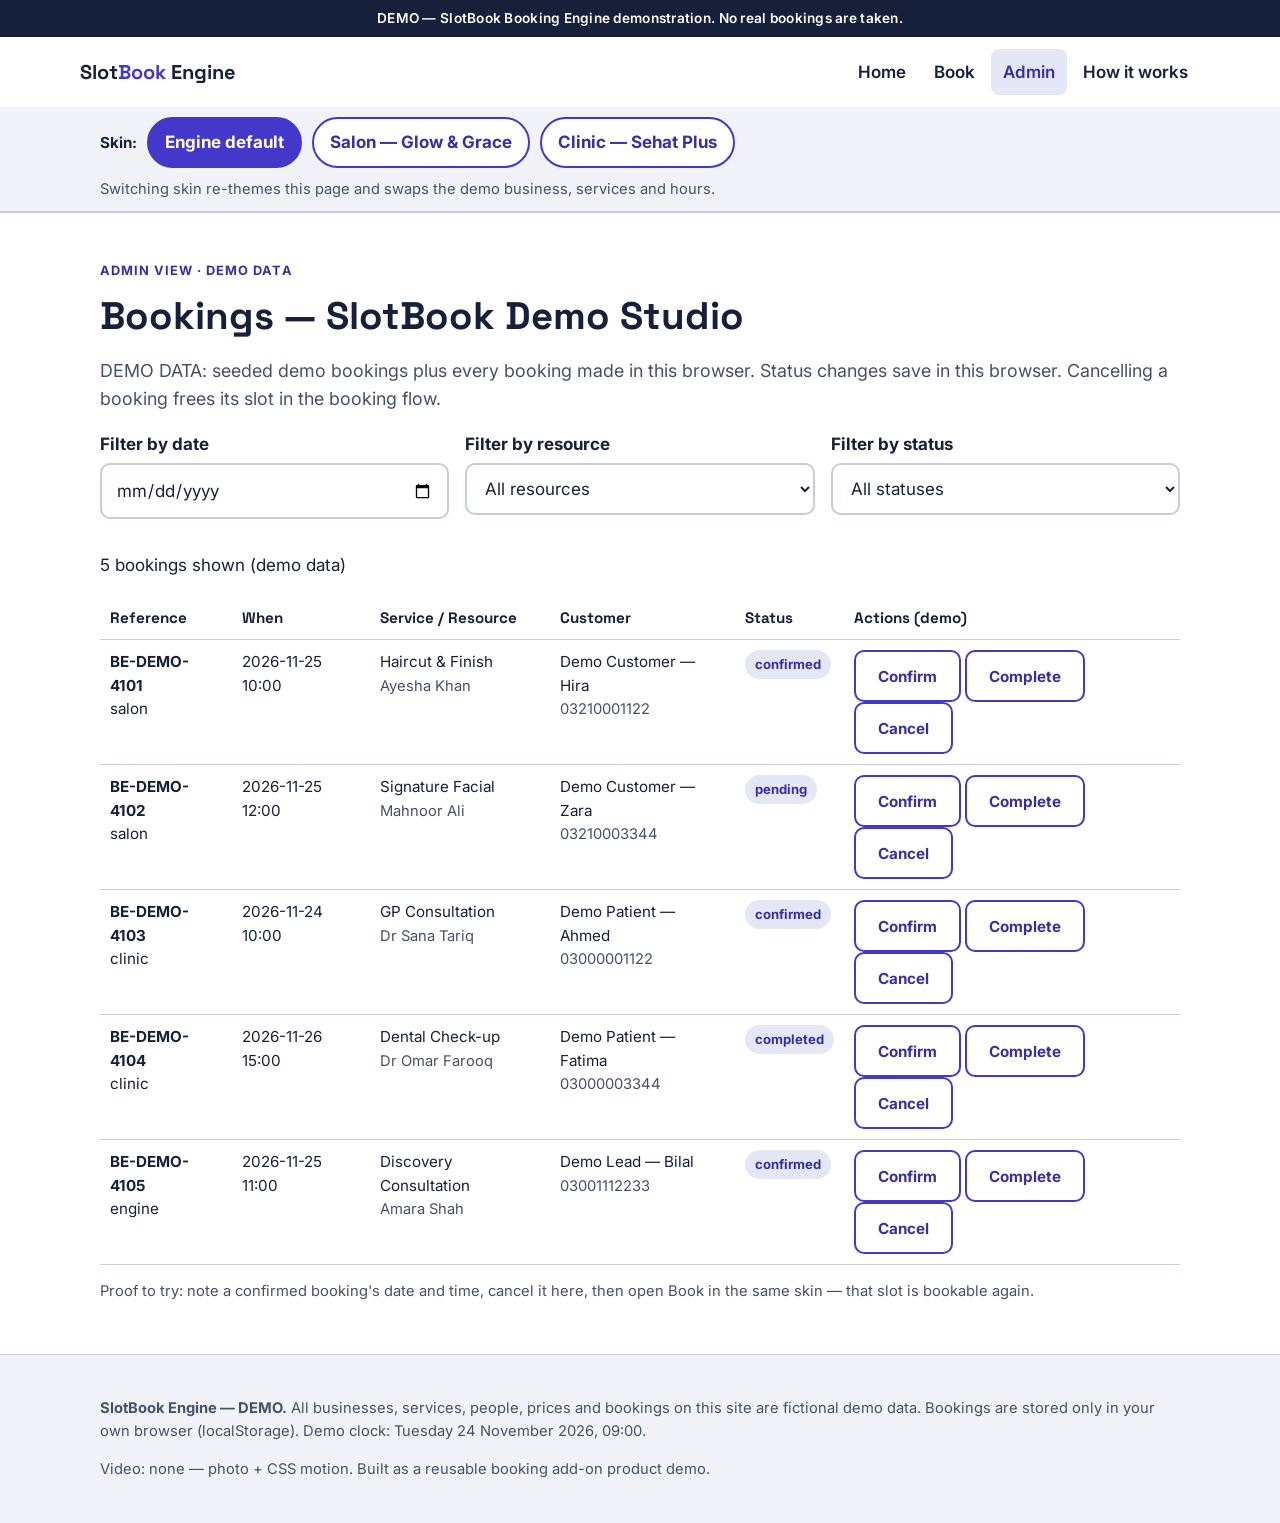
==== admin.html @ ad7d63d3 "SlotBook Booking Engine demo — Queue #7: config-driven booking engine, 3 skins, admin view (135-test" ====
<!DOCTYPE html><html lang="en" data-skin="engine"><head><meta charset="utf-8"><meta name="viewport" content="width=device-width,initial-scale=1"><title>Admin — SlotBook Engine Demo (Demo Data)</title><meta name="description" content="Demo admin view for the SlotBook booking engine: filter bookings and change status. All data is demo data."><link rel="preconnect" href="https://fonts.googleapis.com"><link href="https://fonts.googleapis.com/css2?family=Inter:wght@400;600;700&family=Space+Grotesk:wght@600;700&display=swap" rel="stylesheet"><link rel="stylesheet" href="css/style.css"><link rel="icon" href="assets/favicon.svg"></head><body><a class="skip-link" href="#main">Skip to content</a><div class="ribbon">DEMO — SlotBook Booking Engine demonstration. No real bookings are taken.</div><header class="site"><div class="wrap head-in"><a class="logo" href="index.html">Slot<span>Book</span> Engine</a><nav class="main" aria-label="Main"><a href="index.html">Home</a><a href="book.html">Book</a><a href="admin.html" aria-current="page">Admin</a><a href="docs.html">How it works</a></nav></div><div class="skinbar"><div class="wrap skinbar-in"><strong>Skin:</strong><button class="skin-btn" data-skin-btn="engine" aria-pressed="true">Engine default</button><button class="skin-btn" data-skin-btn="salon" aria-pressed="false">Salon — Glow &amp; Grace</button><button class="skin-btn" data-skin-btn="clinic" aria-pressed="false">Clinic — Sehat Plus</button><span class="hint">Switching skin re-themes this page and swaps the demo business, services and hours.</span></div></div></header><main id="main">
<section><div class="wrap"><p class="eyebrow">Admin view · Demo data</p><h1>Bookings — <span data-biz-name>SlotBook Demo Studio</span></h1><p class="lead">DEMO DATA: seeded demo bookings plus every booking made in this browser. Status changes save in this browser. Cancelling a booking frees its slot in the booking flow.</p>
<div class="grid c3"><div class="field"><label for="f-date">Filter by date</label><input type="date" id="f-date" data-f-date></div><div class="field"><label for="f-resource">Filter by resource</label><select id="f-resource" data-f-resource><option value="">All resources</option></select></div><div class="field"><label for="f-status">Filter by status</label><select id="f-status" data-f-status><option value="">All statuses</option><option value="pending">Pending</option><option value="confirmed">Confirmed</option><option value="completed">Completed</option><option value="cancelled">Cancelled</option></select></div></div>
<p aria-live="polite" data-admin-count></p><div style="overflow-x:auto"><table><thead><tr><th>Reference</th><th>When</th><th>Service / Resource</th><th>Customer</th><th>Status</th><th>Actions (demo)</th></tr></thead><tbody data-admin-rows></tbody></table></div>
<p class="hint">Proof to try: note a confirmed booking's date and time, cancel it here, then open Book in the same skin — that slot is bookable again.</p></div></section>
</main><footer><div class="wrap"><p><strong>SlotBook Engine — DEMO.</strong> All businesses, services, people, prices and bookings on this site are fictional demo data. Bookings are stored only in your own browser (localStorage). Demo clock: Tuesday 24 November 2026, 09:00.</p><p>Video: none — photo + CSS motion. Built as a reusable booking add-on product demo.</p></div></footer><script src="js/logic.js"></script><script src="js/app.js"></script><script src="js/admin.js"></script></body></html>
---- css/style.css ----
:root,html[data-skin="engine"]{--bg:#FFF;--surface:#F1F3F8;--tint:#E4E7F5;--line:#C6CBDE;--ink:#17203A;--muted:#475069;--accent:#4338CA;--accent-dark:#3730A3;--on-accent:#FFF}
html[data-skin="salon"]{--bg:#FFF9F7;--surface:#FBEFF3;--tint:#F6DCE6;--line:#DFB9C8;--ink:#2B1A20;--muted:#5C4450;--accent:#9D174D;--accent-dark:#831843;--on-accent:#FFF}
html[data-skin="clinic"]{--bg:#FFF;--surface:#EDF6F4;--tint:#D3EAE5;--line:#A9CCC5;--ink:#12312E;--muted:#3F5B57;--accent:#0F766E;--accent-dark:#115E59;--on-accent:#FFF}
*{box-sizing:border-box}html{scroll-behavior:smooth}body{margin:0;font-family:'Inter',system-ui,sans-serif;background:var(--bg);color:var(--ink);font-size:17px;line-height:1.55}
h1,h2,h3{font-family:'Space Grotesk',sans-serif;line-height:1.15;margin:0 0 .5em}h1{font-size:2.4rem}h2{font-size:1.7rem}h3{font-size:1.15rem}
a{color:var(--accent-dark)}img{max-width:100%;display:block}
.wrap{max-width:1120px;margin:0 auto;padding:0 20px}.skip-link{position:absolute;left:-999px;top:0;background:var(--ink);color:#fff;padding:10px 16px;z-index:99}.skip-link:focus{left:8px;top:8px}
:focus-visible{outline:3px solid var(--accent);outline-offset:2px}
.ribbon{background:var(--ink);color:#fff;text-align:center;font-size:.85rem;padding:8px 12px;font-weight:600;letter-spacing:.02em}
header.site{border-bottom:1px solid var(--line);background:var(--bg);position:sticky;top:0;z-index:20}
.head-in{display:flex;flex-wrap:wrap;gap:12px;align-items:center;justify-content:space-between;padding:12px 0}
.logo{font-family:'Space Grotesk';font-weight:700;font-size:1.25rem;color:var(--ink);text-decoration:none}.logo span{color:var(--accent)}
nav.main{display:flex;gap:4px;flex-wrap:wrap}nav.main a{padding:10px 12px;min-height:44px;display:inline-flex;align-items:center;color:var(--ink);text-decoration:none;border-radius:8px;font-weight:600}nav.main a[aria-current]{background:var(--tint);color:var(--accent-dark)}
.skinbar{background:var(--surface);border-bottom:1px solid var(--line);padding:10px 0}.skinbar-in{display:flex;flex-wrap:wrap;gap:10px;align-items:center}.skinbar strong{font-size:.95rem}
.skin-btn{min-height:44px;padding:10px 16px;border:2px solid var(--accent);background:var(--bg);color:var(--accent-dark);border-radius:999px;font:inherit;font-weight:700;cursor:pointer}.skin-btn[aria-pressed="true"]{background:var(--accent);color:var(--on-accent)}
.btn{display:inline-flex;align-items:center;justify-content:center;min-height:52px;padding:12px 22px;background:var(--accent);color:var(--on-accent);border:2px solid var(--accent);border-radius:10px;font:inherit;font-weight:700;text-decoration:none;cursor:pointer}.btn.secondary{background:var(--bg);color:var(--accent-dark)}.btn:disabled{opacity:.55;cursor:not-allowed}
.hero{padding:44px 0}.hero-grid{display:grid;grid-template-columns:1.05fr .95fr;gap:28px;align-items:center}.hero-grid>*{min-width:0}.hero img{border-radius:16px;width:100%;height:340px;object-fit:cover}
.eyebrow{color:var(--accent-dark);font-weight:700;text-transform:uppercase;letter-spacing:.08em;font-size:.8rem}.lead{font-size:1.12rem;color:var(--muted)}
.grid{display:grid;gap:16px}.grid.c3{grid-template-columns:repeat(3,1fr)}.grid.c2{grid-template-columns:repeat(2,1fr)}.grid>*{min-width:0}
.card{background:var(--bg);border:1px solid var(--line);border-radius:14px;padding:20px}.card img{border-radius:10px;height:200px;width:100%;object-fit:cover;margin-bottom:12px}
.pill{display:inline-block;background:var(--tint);color:var(--accent-dark);font-weight:700;font-size:.82rem;padding:4px 10px;border-radius:999px}
section{padding:36px 0}.band{background:var(--surface)}
table{width:100%;border-collapse:collapse;font-size:.95rem}th,td{text-align:left;padding:10px;border-bottom:1px solid var(--line);vertical-align:top}th{font-family:'Space Grotesk'}
.field{margin-bottom:16px}.field label{display:block;font-weight:700;margin-bottom:6px}
.field input,.field select,.field textarea{width:100%;min-height:52px;padding:12px 14px;font-size:16px;font:inherit;border:2px solid var(--line);border-radius:10px;background:var(--bg);color:var(--ink)}
.field textarea{min-height:96px}.err{color:#B3261E;font-size:.92rem;min-height:1.2em;font-weight:600}.hint{color:var(--muted);font-size:.92rem}
.pick{display:block;border:2px solid var(--line);border-radius:12px;padding:16px;cursor:pointer;background:var(--bg)}.pick:has(input:checked){border-color:var(--accent);background:var(--surface)}.pick:focus-within{outline:3px solid var(--accent);outline-offset:2px}.pick input{position:absolute;opacity:0;width:1px;height:1px}.pick strong{display:block;font-size:1.05rem}
.slots{display:grid;grid-template-columns:repeat(auto-fill,minmax(118px,1fr));gap:10px}.slot{min-height:52px;padding:10px 6px;border:2px solid var(--accent);border-radius:10px;background:var(--bg);color:var(--accent-dark);font:inherit;font-weight:700;cursor:pointer}.slot[aria-pressed="true"]{background:var(--accent);color:var(--on-accent)}.slot:disabled{border-color:var(--line);color:var(--muted);background:var(--surface);cursor:not-allowed;text-decoration:line-through;font-weight:600}
.slot small{display:block;font-size:.7rem;text-decoration:none;font-weight:600}
.steps{display:flex;gap:8px;flex-wrap:wrap;margin-bottom:20px}.steps span{padding:8px 12px;border-radius:999px;background:var(--surface);font-weight:700;font-size:.9rem}.steps span.on{background:var(--accent);color:var(--on-accent)}
.step-panel{display:none}.step-panel.on{display:block}
footer{border-top:1px solid var(--line);padding:28px 0;color:var(--muted);font-size:.92rem;background:var(--surface)}
.kbd-note{background:var(--tint);border-radius:10px;padding:14px}
@media(max-width:820px){.hero-grid,.grid.c3,.grid.c2{grid-template-columns:1fr}h1{font-size:1.9rem}.hero img{height:240px}table{font-size:.88rem}}
@media(prefers-reduced-motion:reduce){html{scroll-behavior:auto}*{animation:none!important;transition:none!important}}
.fade{animation:fade .45s ease}@keyframes fade{from{opacity:.4}to{opacity:1}}@media(prefers-reduced-motion:reduce){.fade{animation:none}}
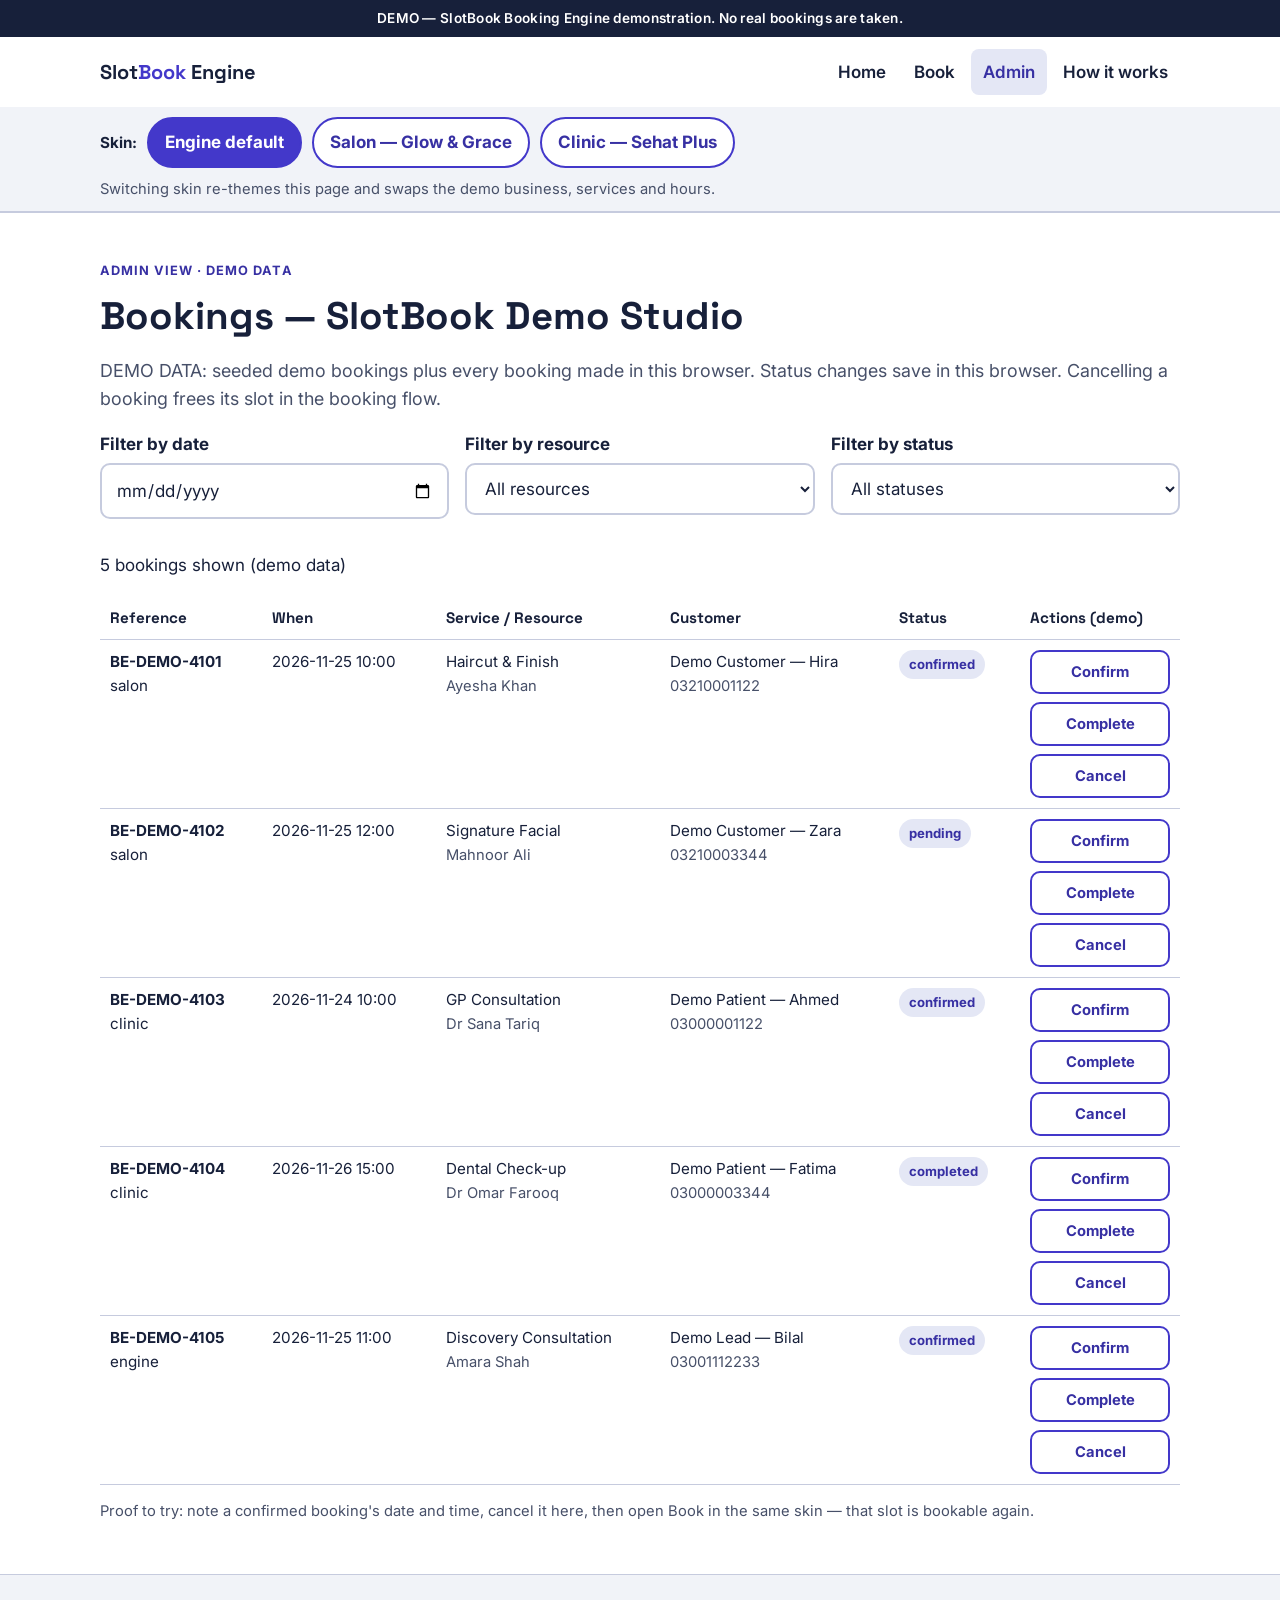
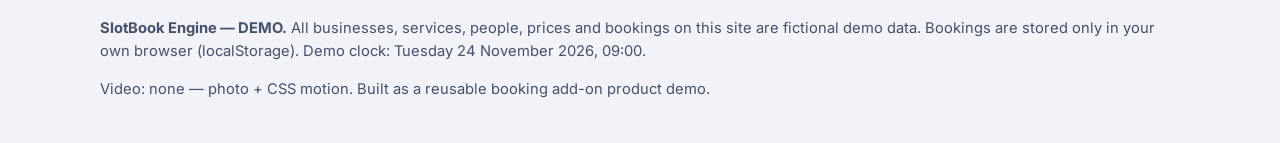
==== commit 9c36ed83: "Fix run: admin bookings become labelled cards on phone (status+actions in view), header padding rest" ====
--- a/admin.html
+++ b/admin.html
@@ -1,6 +1,6 @@
 <!DOCTYPE html><html lang="en" data-skin="engine"><head><meta charset="utf-8"><meta name="viewport" content="width=device-width,initial-scale=1"><title>Admin — SlotBook Engine Demo (Demo Data)</title><meta name="description" content="Demo admin view for the SlotBook booking engine: filter bookings and change status. All data is demo data."><link rel="preconnect" href="https://fonts.googleapis.com"><link href="https://fonts.googleapis.com/css2?family=Inter:wght@400;600;700&family=Space+Grotesk:wght@600;700&display=swap" rel="stylesheet"><link rel="stylesheet" href="css/style.css"><link rel="icon" href="assets/favicon.svg"></head><body><a class="skip-link" href="#main">Skip to content</a><div class="ribbon">DEMO — SlotBook Booking Engine demonstration. No real bookings are taken.</div><header class="site"><div class="wrap head-in"><a class="logo" href="index.html">Slot<span>Book</span> Engine</a><nav class="main" aria-label="Main"><a href="index.html">Home</a><a href="book.html">Book</a><a href="admin.html" aria-current="page">Admin</a><a href="docs.html">How it works</a></nav></div><div class="skinbar"><div class="wrap skinbar-in"><strong>Skin:</strong><button class="skin-btn" data-skin-btn="engine" aria-pressed="true">Engine default</button><button class="skin-btn" data-skin-btn="salon" aria-pressed="false">Salon — Glow &amp; Grace</button><button class="skin-btn" data-skin-btn="clinic" aria-pressed="false">Clinic — Sehat Plus</button><span class="hint">Switching skin re-themes this page and swaps the demo business, services and hours.</span></div></div></header><main id="main">
 <section><div class="wrap"><p class="eyebrow">Admin view · Demo data</p><h1>Bookings — <span data-biz-name>SlotBook Demo Studio</span></h1><p class="lead">DEMO DATA: seeded demo bookings plus every booking made in this browser. Status changes save in this browser. Cancelling a booking frees its slot in the booking flow.</p>
 <div class="grid c3"><div class="field"><label for="f-date">Filter by date</label><input type="date" id="f-date" data-f-date></div><div class="field"><label for="f-resource">Filter by resource</label><select id="f-resource" data-f-resource><option value="">All resources</option></select></div><div class="field"><label for="f-status">Filter by status</label><select id="f-status" data-f-status><option value="">All statuses</option><option value="pending">Pending</option><option value="confirmed">Confirmed</option><option value="completed">Completed</option><option value="cancelled">Cancelled</option></select></div></div>
-<p aria-live="polite" data-admin-count></p><div style="overflow-x:auto"><table><thead><tr><th>Reference</th><th>When</th><th>Service / Resource</th><th>Customer</th><th>Status</th><th>Actions (demo)</th></tr></thead><tbody data-admin-rows></tbody></table></div>
+<p aria-live="polite" data-admin-count></p><div class="table-scroll"><table class="bookings-table"><thead><tr><th>Reference</th><th>When</th><th>Service / Resource</th><th>Customer</th><th>Status</th><th>Actions (demo)</th></tr></thead><tbody data-admin-rows></tbody></table></div>
 <p class="hint">Proof to try: note a confirmed booking's date and time, cancel it here, then open Book in the same skin — that slot is bookable again.</p></div></section>
 </main><footer><div class="wrap"><p><strong>SlotBook Engine — DEMO.</strong> All businesses, services, people, prices and bookings on this site are fictional demo data. Bookings are stored only in your own browser (localStorage). Demo clock: Tuesday 24 November 2026, 09:00.</p><p>Video: none — photo + CSS motion. Built as a reusable booking add-on product demo.</p></div></footer><script src="js/logic.js"></script><script src="js/app.js"></script><script src="js/admin.js"></script></body></html>
--- a/css/style.css
+++ b/css/style.css
@@ -8,7 +8,7 @@
 :focus-visible{outline:3px solid var(--accent);outline-offset:2px}
 .ribbon{background:var(--ink);color:#fff;text-align:center;font-size:.85rem;padding:8px 12px;font-weight:600;letter-spacing:.02em}
 header.site{border-bottom:1px solid var(--line);background:var(--bg);position:sticky;top:0;z-index:20}
-.head-in{display:flex;flex-wrap:wrap;gap:12px;align-items:center;justify-content:space-between;padding:12px 0}
+.head-in{display:flex;flex-wrap:wrap;gap:12px;align-items:center;justify-content:space-between;padding-block:12px}
 .logo{font-family:'Space Grotesk';font-weight:700;font-size:1.25rem;color:var(--ink);text-decoration:none}.logo span{color:var(--accent)}
 nav.main{display:flex;gap:4px;flex-wrap:wrap}nav.main a{padding:10px 12px;min-height:44px;display:inline-flex;align-items:center;color:var(--ink);text-decoration:none;border-radius:8px;font-weight:600}nav.main a[aria-current]{background:var(--tint);color:var(--accent-dark)}
 .skinbar{background:var(--surface);border-bottom:1px solid var(--line);padding:10px 0}.skinbar-in{display:flex;flex-wrap:wrap;gap:10px;align-items:center}.skinbar strong{font-size:.95rem}
@@ -34,3 +34,22 @@
 @media(max-width:820px){.hero-grid,.grid.c3,.grid.c2{grid-template-columns:1fr}h1{font-size:1.9rem}.hero img{height:240px}table{font-size:.88rem}}
 @media(prefers-reduced-motion:reduce){html{scroll-behavior:auto}*{animation:none!important;transition:none!important}}
 .fade{animation:fade .45s ease}@keyframes fade{from{opacity:.4}to{opacity:1}}@media(prefers-reduced-motion:reduce){.fade{animation:none}}
+
+/* Fix run 2026-11-21: admin table treatment + small buttons */
+.btn.small{min-height:44px;padding:8px 14px;font-size:.92rem}
+.c-when{white-space:nowrap}
+.acts{display:flex;flex-direction:column;gap:8px;align-items:stretch}
+.table-scroll{overflow-x:auto}
+@media(max-width:640px){
+  .table-scroll{overflow-x:visible}
+  .bookings-table thead{display:none}
+  .bookings-table,.bookings-table tbody,.bookings-table tr,.bookings-table td{display:block;width:100%}
+  .bookings-table tr{border:1px solid var(--line);border-radius:12px;padding:12px 14px;margin-bottom:12px;background:var(--bg)}
+  .bookings-table td{border-bottom:none;padding:5px 0;display:flex;justify-content:space-between;align-items:center;gap:16px;text-align:right}
+  .bookings-table td::before{content:attr(data-th);font-family:'Space Grotesk';font-weight:700;text-align:left;color:var(--ink)}
+  .bookings-table td.c-acts{display:block;text-align:left}
+  .bookings-table td.c-acts::before{display:block;margin-bottom:8px}
+  .bookings-table .acts{flex-direction:row;flex-wrap:wrap}
+  .bookings-table td[colspan]{display:block;text-align:left}
+  .bookings-table td[colspan]::before{content:none}
+}
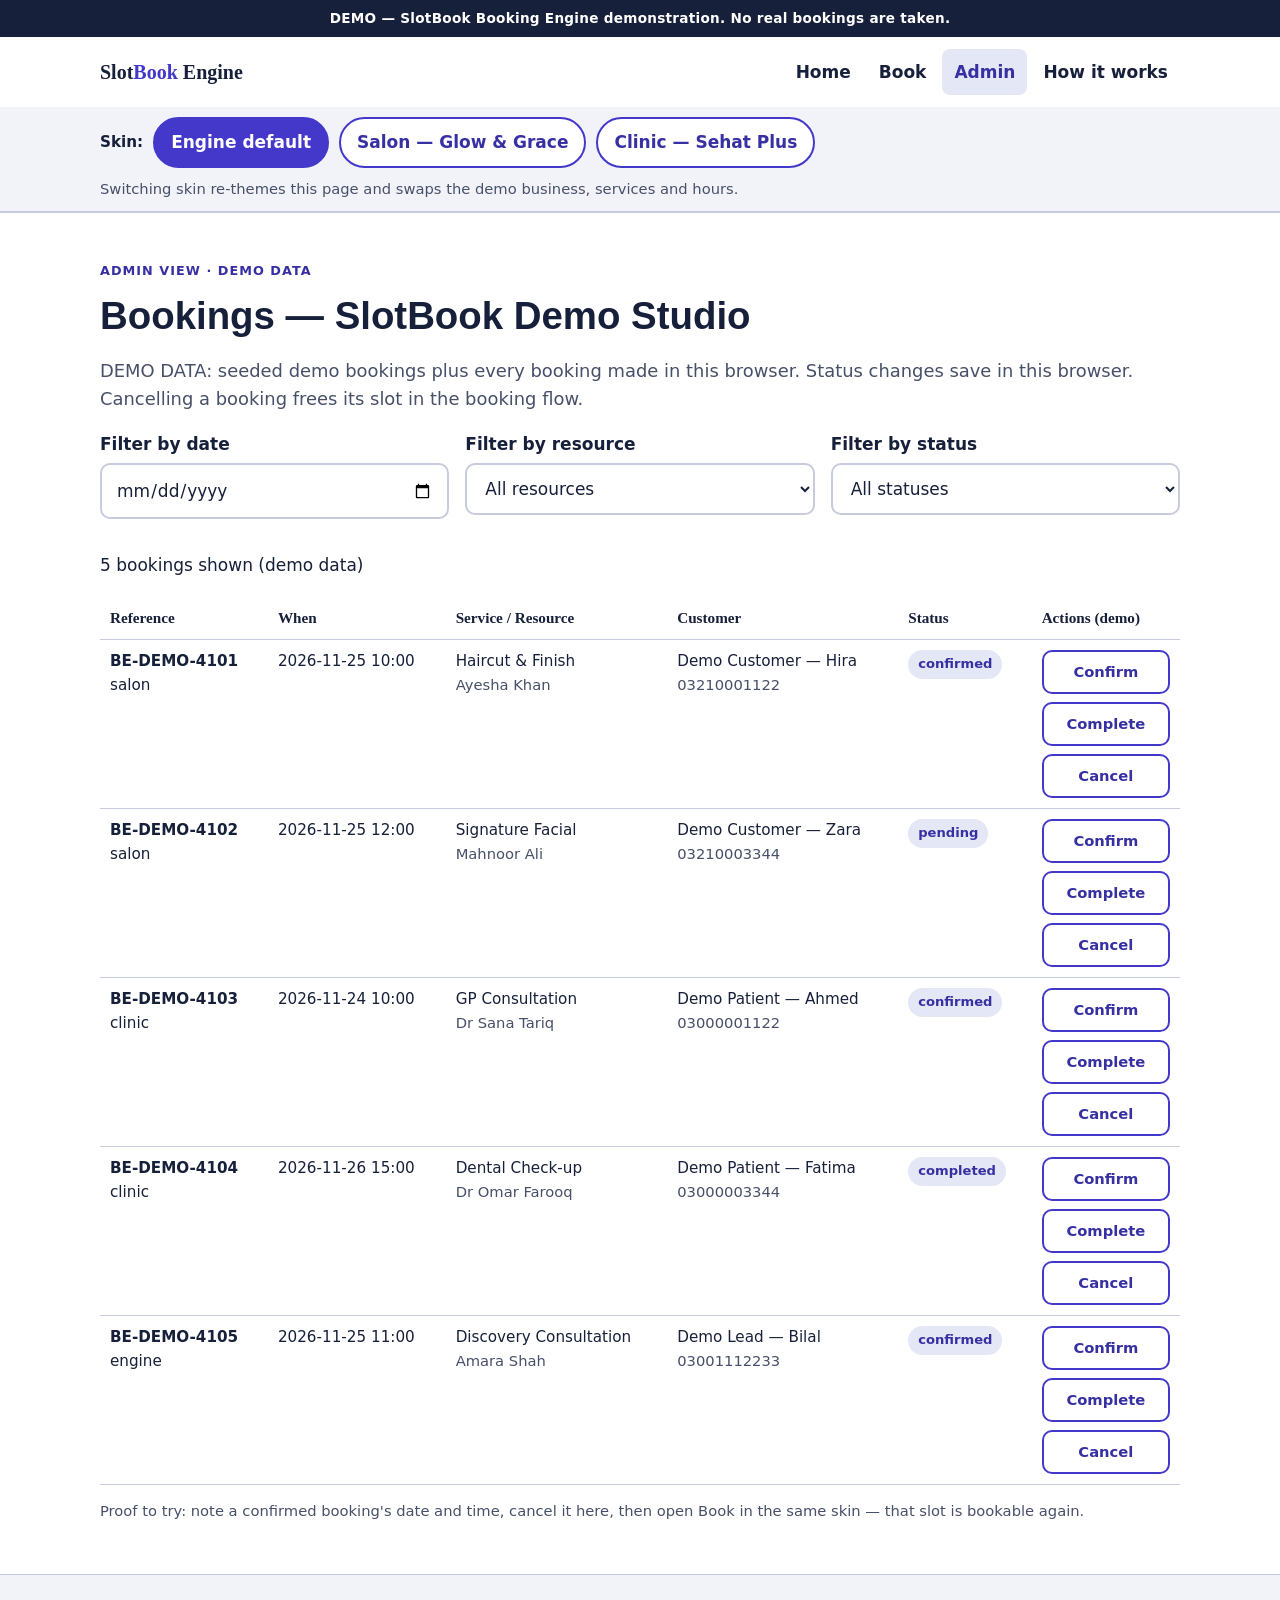
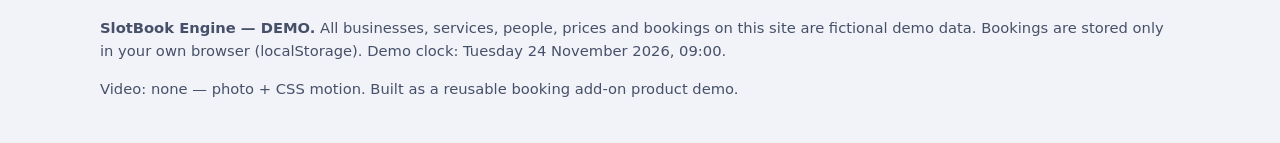
==== commit e66001ee: "Premium upgrade batch 2026-11-22: audit fixes + premium ladder + static capture mode + self-hosted f" ====
--- a/admin.html
+++ b/admin.html
@@ -1,4 +1,4 @@
-<!DOCTYPE html><html lang="en" data-skin="engine"><head><meta charset="utf-8"><meta name="viewport" content="width=device-width,initial-scale=1"><title>Admin — SlotBook Engine Demo (Demo Data)</title><meta name="description" content="Demo admin view for the SlotBook booking engine: filter bookings and change status. All data is demo data."><link rel="preconnect" href="https://fonts.googleapis.com"><link href="https://fonts.googleapis.com/css2?family=Inter:wght@400;600;700&family=Space+Grotesk:wght@600;700&display=swap" rel="stylesheet"><link rel="stylesheet" href="css/style.css"><link rel="icon" href="assets/favicon.svg"></head><body><a class="skip-link" href="#main">Skip to content</a><div class="ribbon">DEMO — SlotBook Booking Engine demonstration. No real bookings are taken.</div><header class="site"><div class="wrap head-in"><a class="logo" href="index.html">Slot<span>Book</span> Engine</a><nav class="main" aria-label="Main"><a href="index.html">Home</a><a href="book.html">Book</a><a href="admin.html" aria-current="page">Admin</a><a href="docs.html">How it works</a></nav></div><div class="skinbar"><div class="wrap skinbar-in"><strong>Skin:</strong><button class="skin-btn" data-skin-btn="engine" aria-pressed="true">Engine default</button><button class="skin-btn" data-skin-btn="salon" aria-pressed="false">Salon — Glow &amp; Grace</button><button class="skin-btn" data-skin-btn="clinic" aria-pressed="false">Clinic — Sehat Plus</button><span class="hint">Switching skin re-themes this page and swaps the demo business, services and hours.</span></div></div></header><main id="main">
+<!DOCTYPE html><html lang="en" data-skin="engine"><head><meta charset="utf-8"><meta name="viewport" content="width=device-width,initial-scale=1"><title>Admin — SlotBook Engine Demo (Demo Data)</title><meta name="description" content="Demo admin view for the SlotBook booking engine: filter bookings and change status. All data is demo data."><link rel="stylesheet" href="assets/fonts/fonts.css"><link rel="stylesheet" href="css/style.css"><link rel="icon" href="assets/favicon.svg"></head><body><a class="skip-link" href="#main">Skip to content</a><div class="ribbon">DEMO — SlotBook Booking Engine demonstration. No real bookings are taken.</div><header class="site"><div class="wrap head-in"><a class="logo" href="index.html">Slot<span>Book</span> Engine</a><nav class="main" aria-label="Main"><a href="index.html">Home</a><a href="book.html">Book</a><a href="admin.html" aria-current="page">Admin</a><a href="docs.html">How it works</a></nav></div><div class="skinbar"><div class="wrap skinbar-in"><strong>Skin:</strong><button class="skin-btn" data-skin-btn="engine" aria-pressed="true">Engine default</button><button class="skin-btn" data-skin-btn="salon" aria-pressed="false">Salon — Glow &amp; Grace</button><button class="skin-btn" data-skin-btn="clinic" aria-pressed="false">Clinic — Sehat Plus</button><span class="hint">Switching skin re-themes this page and swaps the demo business, services and hours.</span></div></div></header><main id="main">
 <section><div class="wrap"><p class="eyebrow">Admin view · Demo data</p><h1>Bookings — <span data-biz-name>SlotBook Demo Studio</span></h1><p class="lead">DEMO DATA: seeded demo bookings plus every booking made in this browser. Status changes save in this browser. Cancelling a booking frees its slot in the booking flow.</p>
 <div class="grid c3"><div class="field"><label for="f-date">Filter by date</label><input type="date" id="f-date" data-f-date></div><div class="field"><label for="f-resource">Filter by resource</label><select id="f-resource" data-f-resource><option value="">All resources</option></select></div><div class="field"><label for="f-status">Filter by status</label><select id="f-status" data-f-status><option value="">All statuses</option><option value="pending">Pending</option><option value="confirmed">Confirmed</option><option value="completed">Completed</option><option value="cancelled">Cancelled</option></select></div></div>
 <p aria-live="polite" data-admin-count></p><div class="table-scroll"><table class="bookings-table"><thead><tr><th>Reference</th><th>When</th><th>Service / Resource</th><th>Customer</th><th>Status</th><th>Actions (demo)</th></tr></thead><tbody data-admin-rows></tbody></table></div>
--- a/assets/fonts/fonts.css
+++ b/assets/fonts/fonts.css
@@ -0,0 +1,93 @@
+/* Self-hosted webfonts (Google Fonts, OFL) — downloaded 2026-11-22.
+   Replaces the fonts.googleapis.com stylesheet so the design renders
+   identically with or without external network access. */
+/* latin */
+@font-face {
+  font-family: 'Inter';
+  font-style: normal;
+  font-weight: 400;
+  font-display: swap;
+  src: url(./inter-normal-latin-56724408.woff2) format('woff2');
+  unicode-range: U+0000-00FF, U+0131, U+0152-0153, U+02BB-02BC, U+02C6, U+02DA, U+02DC, U+0304, U+0308, U+0329, U+2000-206F, U+20AC, U+2122, U+2191, U+2193, U+2212, U+2215, U+FEFF, U+FFFD;
+}
+/* latin-ext */
+@font-face {
+  font-family: 'Inter';
+  font-style: normal;
+  font-weight: 400;
+  font-display: swap;
+  src: url(./inter-normal-latin-ext-39529051.woff2) format('woff2');
+  unicode-range: U+0100-02BA, U+02BD-02C5, U+02C7-02CC, U+02CE-02D7, U+02DD-02FF, U+0304, U+0308, U+0329, U+1D00-1DBF, U+1E00-1E9F, U+1EF2-1EFF, U+2020, U+20A0-20AB, U+20AD-20C4, U+2113, U+2C60-2C7F, U+A720-A7FF;
+}
+/* latin */
+@font-face {
+  font-family: 'Inter';
+  font-style: normal;
+  font-weight: 600;
+  font-display: swap;
+  src: url(./inter-normal-latin-56724408.woff2) format('woff2');
+  unicode-range: U+0000-00FF, U+0131, U+0152-0153, U+02BB-02BC, U+02C6, U+02DA, U+02DC, U+0304, U+0308, U+0329, U+2000-206F, U+20AC, U+2122, U+2191, U+2193, U+2212, U+2215, U+FEFF, U+FFFD;
+}
+/* latin-ext */
+@font-face {
+  font-family: 'Inter';
+  font-style: normal;
+  font-weight: 600;
+  font-display: swap;
+  src: url(./inter-normal-latin-ext-39529051.woff2) format('woff2');
+  unicode-range: U+0100-02BA, U+02BD-02C5, U+02C7-02CC, U+02CE-02D7, U+02DD-02FF, U+0304, U+0308, U+0329, U+1D00-1DBF, U+1E00-1E9F, U+1EF2-1EFF, U+2020, U+20A0-20AB, U+20AD-20C4, U+2113, U+2C60-2C7F, U+A720-A7FF;
+}
+/* latin */
+@font-face {
+  font-family: 'Inter';
+  font-style: normal;
+  font-weight: 700;
+  font-display: swap;
+  src: url(./inter-normal-latin-56724408.woff2) format('woff2');
+  unicode-range: U+0000-00FF, U+0131, U+0152-0153, U+02BB-02BC, U+02C6, U+02DA, U+02DC, U+0304, U+0308, U+0329, U+2000-206F, U+20AC, U+2122, U+2191, U+2193, U+2212, U+2215, U+FEFF, U+FFFD;
+}
+/* latin-ext */
+@font-face {
+  font-family: 'Inter';
+  font-style: normal;
+  font-weight: 700;
+  font-display: swap;
+  src: url(./inter-normal-latin-ext-39529051.woff2) format('woff2');
+  unicode-range: U+0100-02BA, U+02BD-02C5, U+02C7-02CC, U+02CE-02D7, U+02DD-02FF, U+0304, U+0308, U+0329, U+1D00-1DBF, U+1E00-1E9F, U+1EF2-1EFF, U+2020, U+20A0-20AB, U+20AD-20C4, U+2113, U+2C60-2C7F, U+A720-A7FF;
+}
+/* latin */
+@font-face {
+  font-family: 'Space Grotesk';
+  font-style: normal;
+  font-weight: 600;
+  font-display: swap;
+  src: url(./space-grotesk-normal-latin-ecea81d5.woff2) format('woff2');
+  unicode-range: U+0000-00FF, U+0131, U+0152-0153, U+02BB-02BC, U+02C6, U+02DA, U+02DC, U+0304, U+0308, U+0329, U+2000-206F, U+20AC, U+2122, U+2191, U+2193, U+2212, U+2215, U+FEFF, U+FFFD;
+}
+/* latin-ext */
+@font-face {
+  font-family: 'Space Grotesk';
+  font-style: normal;
+  font-weight: 600;
+  font-display: swap;
+  src: url(./space-grotesk-normal-latin-ext-611be241.woff2) format('woff2');
+  unicode-range: U+0100-02BA, U+02BD-02C5, U+02C7-02CC, U+02CE-02D7, U+02DD-02FF, U+0304, U+0308, U+0329, U+1D00-1DBF, U+1E00-1E9F, U+1EF2-1EFF, U+2020, U+20A0-20AB, U+20AD-20C4, U+2113, U+2C60-2C7F, U+A720-A7FF;
+}
+/* latin */
+@font-face {
+  font-family: 'Space Grotesk';
+  font-style: normal;
+  font-weight: 700;
+  font-display: swap;
+  src: url(./space-grotesk-normal-latin-ecea81d5.woff2) format('woff2');
+  unicode-range: U+0000-00FF, U+0131, U+0152-0153, U+02BB-02BC, U+02C6, U+02DA, U+02DC, U+0304, U+0308, U+0329, U+2000-206F, U+20AC, U+2122, U+2191, U+2193, U+2212, U+2215, U+FEFF, U+FFFD;
+}
+/* latin-ext */
+@font-face {
+  font-family: 'Space Grotesk';
+  font-style: normal;
+  font-weight: 700;
+  font-display: swap;
+  src: url(./space-grotesk-normal-latin-ext-611be241.woff2) format('woff2');
+  unicode-range: U+0100-02BA, U+02BD-02C5, U+02C7-02CC, U+02CE-02D7, U+02DD-02FF, U+0304, U+0308, U+0329, U+1D00-1DBF, U+1E00-1E9F, U+1EF2-1EFF, U+2020, U+20A0-20AB, U+20AD-20C4, U+2113, U+2C60-2C7F, U+A720-A7FF;
+}
--- a/css/style.css
+++ b/css/style.css
@@ -4,6 +4,7 @@
 *{box-sizing:border-box}html{scroll-behavior:smooth}body{margin:0;font-family:'Inter',system-ui,sans-serif;background:var(--bg);color:var(--ink);font-size:17px;line-height:1.55}
 h1,h2,h3{font-family:'Space Grotesk',sans-serif;line-height:1.15;margin:0 0 .5em}h1{font-size:2.4rem}h2{font-size:1.7rem}h3{font-size:1.15rem}
 a{color:var(--accent-dark)}img{max-width:100%;display:block}
+ol{margin:0;padding-left:1.15rem}
 .wrap{max-width:1120px;margin:0 auto;padding:0 20px}.skip-link{position:absolute;left:-999px;top:0;background:var(--ink);color:#fff;padding:10px 16px;z-index:99}.skip-link:focus{left:8px;top:8px}
 :focus-visible{outline:3px solid var(--accent);outline-offset:2px}
 .ribbon{background:var(--ink);color:#fff;text-align:center;font-size:.85rem;padding:8px 12px;font-weight:600;letter-spacing:.02em}
